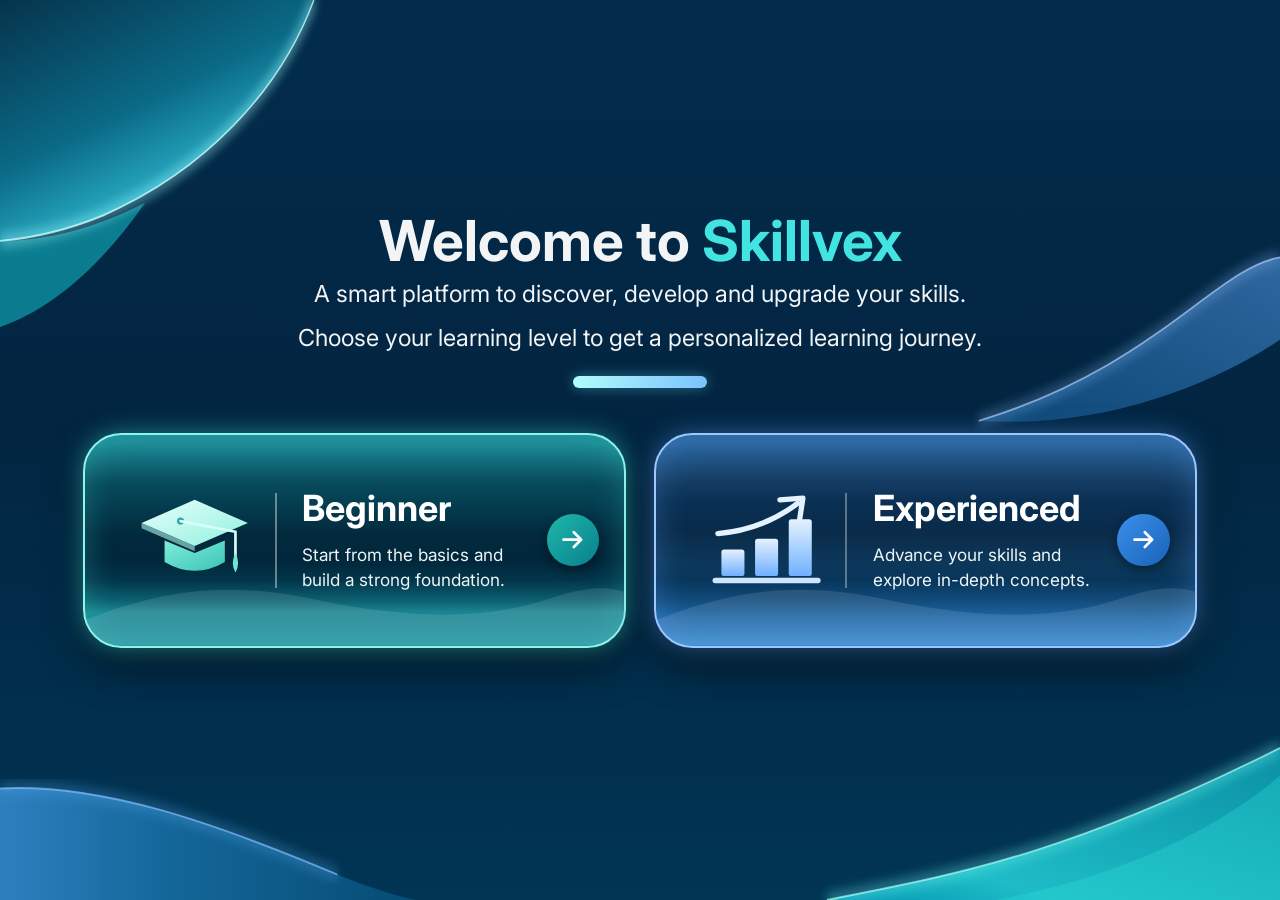
==== learning_assistant_dashboard/index.html @ 5c832d46 "Add files via upload" ====
<!DOCTYPE html>
<html lang="en">
<head>
  <meta charset="UTF-8">
  <meta name="viewport" content="width=device-width, initial-scale=1">
  <title>Skillvex</title>
  <link rel="preconnect" href="https://fonts.googleapis.com">
  <link rel="preconnect" href="https://fonts.gstatic.com" crossorigin>
  <link href="https://fonts.googleapis.com/css2?family=Inter:wght@400;500;600;700&display=swap" rel="stylesheet">
  <link rel="stylesheet" href="style.css">
</head>
<body class="home">

  <!-- Background waves -->
  <svg class="bg" viewBox="0 0 1517 710" preserveAspectRatio="none" aria-hidden="true">
    <defs>
      <linearGradient id="gTL" x1="0" y1="0" x2=".55" y2=".85">
        <stop offset="0" stop-color="#06334c"/><stop offset=".6" stop-color="#0a6a86"/><stop offset="1" stop-color="#2fb8cf"/>
      </linearGradient>
      <linearGradient id="gR" x1="0" y1="1" x2="1" y2="0">
        <stop offset="0" stop-color="#0a4674"/><stop offset="1" stop-color="#2f679f"/>
      </linearGradient>
      <linearGradient id="gBL" x1="0" y1="0" x2="1" y2="0">
        <stop offset="0" stop-color="#2d80be"/><stop offset=".35" stop-color="#14679a"/><stop offset="1" stop-color="#03456a"/>
      </linearGradient>
      <linearGradient id="gBR" x1="0" y1="1" x2="1" y2="0">
        <stop offset="0" stop-color="#0395b3"/><stop offset=".25" stop-color="#1ebcc7"/><stop offset="1" stop-color="#0a90a4"/>
      </linearGradient>
      <filter id="glow" x="-10%" y="-10%" width="120%" height="120%"><feGaussianBlur stdDeviation="5"/></filter>
    </defs>
    <!-- top left -->
    <path d="M0 0 H372 C332 72 242 135 122 170 C78 182 36 188 0 190Z" fill="url(#gTL)"/>
    <path d="M0 190 C58 190 112 180 172 160 C122 208 62 244 0 258Z" fill="#0f9aaa" opacity=".75"/>
    <path d="M372 0 C332 72 242 135 122 170 C78 182 36 188 0 190" fill="none" stroke="#9ffcff" stroke-width="5" opacity=".8" filter="url(#glow)"/>
    <path d="M372 0 C332 72 242 135 122 170 C78 182 36 188 0 190" fill="none" stroke="#c8ffff" stroke-width="1.5" opacity=".8"/>
    <!-- right -->
    <path d="M1517 203 C1440 212 1368 290 1160 332 C1292 338 1422 310 1517 268Z" fill="url(#gR)"/>
    <path d="M1517 203 C1440 212 1368 290 1160 332" fill="none" stroke="#8ab8f5" stroke-width="5" opacity=".6" filter="url(#glow)"/>
    <path d="M1517 203 C1440 212 1368 290 1160 332" fill="none" stroke="#a9ccff" stroke-width="1.5" opacity=".7"/>
    <!-- bottom left -->
    <path d="M0 622 C120 618 250 648 400 690 C470 708 520 718 560 710 V710 H0Z" fill="url(#gBL)"/>
    <path d="M0 622 C120 618 250 648 400 690" fill="none" stroke="#5aa8ee" stroke-width="5" opacity=".6" filter="url(#glow)"/>
    <path d="M0 622 C120 618 250 648 400 690" fill="none" stroke="#7fc0ff" stroke-width="1.5" opacity=".7"/>
    <!-- bottom right -->
    <path d="M980 710 C1130 690 1260 676 1517 590 V710Z" fill="url(#gBR)"/>
    <path d="M1180 710 C1340 690 1450 650 1517 612 V710Z" fill="#2fe0d8" opacity=".3"/>
    <path d="M980 710 C1130 690 1260 676 1517 590" fill="none" stroke="#6ff5ee" stroke-width="5" opacity=".7" filter="url(#glow)"/>
    <path d="M980 710 C1130 690 1260 676 1517 590" fill="none" stroke="#a6fff8" stroke-width="1.5" opacity=".7"/>
  </svg>

  <h1>Welcome to <span>Skillvex</span></h1>
  <p class="subtitle">A smart platform to discover, develop and upgrade your skills.</p>
  <p class="subtitle">Choose your learning level to get a personalized learning journey.</p>
  <div class="line"></div>

  <div class="cards">

    <!-- Beginner card -->
    <a class="card beginner" href="course-recommendation.html">
      <svg class="wave" viewBox="0 0 643 90" preserveAspectRatio="none" aria-hidden="true">
        <path d="M0 62 C90 28 170 18 270 38 C370 58 470 66 560 36 C600 24 625 24 643 30 V90 H0Z" fill="#fff" opacity=".11"/>
      </svg>
      <svg class="icon" viewBox="0 0 130 110" aria-hidden="true">
        <defs>
          <linearGradient id="capTop" x1="0" y1="0" x2="1" y2="1"><stop offset="0" stop-color="#e8fffa"/><stop offset="1" stop-color="#8ff0e0"/></linearGradient>
          <linearGradient id="capBase" x1="0" y1="0" x2="1" y2="1"><stop offset="0" stop-color="#7fecd8"/><stop offset="1" stop-color="#3cc4b8"/></linearGradient>
        </defs>
        <path d="M30 56 V80 Q64 100 98 80 V56 L64 70Z" fill="url(#capBase)"/>
        <path d="M64 10 L124 36 L64 62 L4 36Z" fill="url(#capTop)"/>
        <path d="M4 36 L64 62 L64 68 L4 42Z" fill="#a8f5ea" opacity=".6"/>
        <circle cx="48" cy="34" r="4" fill="#2aa8a0"/>
        <path d="M48 34 L110 46 V74" fill="none" stroke="#d8fff8" stroke-width="3" stroke-linecap="round"/>
        <path d="M110 70 Q104 82 110 92 Q116 82 110 70Z" fill="#6fe8d8"/>
      </svg>
      <div class="bar"></div>
      <div class="text">
        <h2>Beginner</h2>
        <p>Start from the basics and<br>build a strong foundation.</p>
      </div>
      <span class="go">
        <svg viewBox="0 0 24 24" aria-hidden="true"><path d="M4 12H19M13 5.500L19.500 12L13 18.500"/></svg>
      </span>
    </a>

    <!-- Experienced card -->
    <a class="card experienced" href="ai-test-maker.html">
      <svg class="wave" viewBox="0 0 643 90" preserveAspectRatio="none" aria-hidden="true">
        <path d="M0 62 C90 28 170 18 270 38 C370 58 470 66 560 36 C600 24 625 24 643 30 V90 H0Z" fill="#fff" opacity=".11"/>
      </svg>
      <svg class="icon" viewBox="0 0 130 110" aria-hidden="true">
        <defs>
          <linearGradient id="barG" x1="0" y1="0" x2="0" y2="1"><stop offset="0" stop-color="#e4f1ff"/><stop offset="1" stop-color="#6fb0ff"/></linearGradient>
        </defs>
        <path d="M10 48 Q60 44 100 14" fill="none" stroke="#e4f1ff" stroke-width="6" stroke-linecap="round"/>
        <path d="M80 10 L106 8 L102 34" fill="none" stroke="#e4f1ff" stroke-width="6" stroke-linecap="round" stroke-linejoin="round"/>
        <rect x="14" y="66" width="26" height="30" rx="3" fill="url(#barG)"/>
        <rect x="52" y="54" width="26" height="42" rx="3" fill="url(#barG)"/>
        <rect x="90" y="32" width="26" height="64" rx="3" fill="url(#barG)"/>
        <rect x="4" y="98" width="122" height="6" rx="3" fill="#cfe5ff"/>
      </svg>
      <div class="bar"></div>
      <div class="text">
        <h2>Experienced</h2>
        <p>Advance your skills and<br>explore in-depth concepts.</p>
      </div>
      <span class="go">
        <svg viewBox="0 0 24 24" aria-hidden="true"><path d="M4 12H19M13 5.500L19.500 12L13 18.500"/></svg>
      </span>
    </a>

  </div>

</body>
</html>
---- learning_assistant_dashboard/style.css ----
/* ---------- Basic setup ---------- */
* { box-sizing: border-box; margin: 0; padding: 0; }

body {
  font-family: "Inter", "Segoe UI", Arial, sans-serif;
  color: white;
  min-height: 100vh;
  background:
    radial-gradient(ellipse at 0% 10%, #3fd8e0 0%, transparent 28%),
    radial-gradient(ellipse at 100% 35%, #4a7fe0 0%, transparent 26%),
    radial-gradient(ellipse at 100% 100%, #1fc8c0 0%, transparent 30%),
    radial-gradient(ellipse at 0% 100%, #1d6fb8 0%, transparent 32%),
    linear-gradient(160deg, #06284a, #0a3a63 55%, #06284a);
}

/* ---------- Home page (sizes are in vw, so it scales like the design) ---------- */
body.home { background: linear-gradient(180deg, #032c4c 0%, #022541 45%, #013554 100%); }
.bg { position: fixed; inset: 0; width: 100%; height: 100%; z-index: -1; }

.home {
  min-height: 100vh;
  display: flex;
  flex-direction: column;
  justify-content: center;
  align-items: center;
  text-align: center;
  padding: 0 0 3.4vw;
}

h1 { font-size: 4.41vw; line-height: 1.15; font-weight: 700; color: #f2f4f5; }
h1 span { color: #42e4e2; }

.subtitle { font-size: 1.83vw; line-height: 1.3; font-weight: 400; color: #f2f4f5; margin-top: 1.1vw; }
h1 + .subtitle { margin-top: 0.4vw; }

.line {
  width: 10.5vw;
  height: 0.9vw;
  margin: 1.75vw auto 3.5vw;
  border-radius: 1vw;
  background: linear-gradient(90deg, #affdfd, #7cc2fe);
  box-shadow: 0 0 1vw #6fe0f066;
}

/* ---------- Cards ---------- */
.cards { display: flex; gap: 2.2vw; width: 87%; }

.card {
  flex: 1;
  position: relative;
  overflow: hidden;
  display: flex;
  align-items: center;
  height: 16.8vw;
  padding: 0 1.95vw 0 4.1vw;
  border: 0.22vw solid;
  border-radius: 3vw;
  text-align: left;
  color: white;
  text-decoration: none;
  transition: transform 0.2s;
}
.card:hover { transform: translateY(-4px); }
.card:focus-visible { outline: 3px solid white; outline-offset: 4px; }
.card > * { position: relative; z-index: 1; }

.beginner {
  border-color: #8ff5ec;
  background: linear-gradient(180deg, #1c8693 4%, #07495b 23%, #054456 28%, #02293c 48%, #01273c 60%, #03364b 69%, #0b5e6e 78%, #1c8491 84%, #1d8d9a 100%);
  box-shadow: 0 0 1.8vw #3fe8d877, inset 0 0 2.6vw #3cd2c855, 0 1.5vw 3vw #0008;
}
.experienced {
  border-color: #9cc8ff;
  background: linear-gradient(180deg, #286399 4%, #143b61 23%, #093053 32%, #0a2b4a 45%, #0c3759 60%, #08365b 69%, #114a7a 78%, #1e67a6 87%, #3086ca 100%);
  box-shadow: 0 0 1.8vw #5b9bf577, inset 0 0 2.6vw #5b9bf555, 0 1.5vw 3vw #0008;
}

.card .wave { position: absolute; left: 0; bottom: 0; width: 100%; height: 38%; z-index: 0; }

.icon { width: 9vw; flex: none; margin-right: 1.7vw; }
.icon-img { display: block; }
.bar { width: 2px; height: 45%; margin-right: 2vw; background: #ffffff66; flex: none; }
.experienced .bar { background: #ffffff55; }

.text { flex: 1; }
.text h2 { font-size: 2.82vw; font-weight: 700; line-height: 1.2; margin-bottom: 0.9vw; }
.text p  { font-size: 1.34vw; line-height: 1.5; font-weight: 400; color: #eef6f8; }

/* round arrow button */
.go {
  width: 4.1vw;
  height: 4.1vw;
  flex: none;
  display: flex;
  align-items: center;
  justify-content: center;
  border-radius: 50%;
  box-shadow: 0 0.3vw 0.9vw #0006;
}
.go svg { width: 52%; fill: none; stroke: white; stroke-width: 2.4; stroke-linecap: round; stroke-linejoin: round; }
.beginner .go    { background: linear-gradient(135deg, #1fb8aa, #087f8d); }
.experienced .go { background: linear-gradient(135deg, #3a90ec, #1a62b8); }

/* ---------- Other pages (course + test) ---------- */
.topbar { padding: 20px 40px; background: #0000004d; }
.brand { font-size: 24px; font-weight: bold; }
.brand span { color: #3fe0d0; }
.page { text-align: center; padding: 80px 20px; }
.page h1 { font-size: 40px; }
.page .subtitle { opacity: 0.85; }
.page .button {
  display: inline-block;
  margin-top: 25px;
  padding: 14px 30px;
  border-radius: 30px;
  background: #1fa8a0;
  color: white;
  font-weight: bold;
  text-decoration: none;
}

/* ---------- Phone screens ---------- */
@media (max-width: 800px) {
  .home { padding: 40px 0; }
  h1 { font-size: 34px; }
  .subtitle { font-size: 16px; margin-top: 14px; padding: 0 16px; }
  h1 + .subtitle { margin-top: 10px; }
  .line { width: 90px; height: 10px; margin: 26px auto 34px; }
  .cards { flex-direction: column; gap: 24px; width: 92%; }
  .card { height: auto; padding: 28px 20px; border-width: 3px; border-radius: 30px; }
  .icon { width: 70px; margin-right: 14px; }
  .bar { height: 80px; margin-right: 16px; }
  .text h2 { font-size: 26px; margin-bottom: 8px; }
  .text p { font-size: 15px; }
  .text p br { display: none; }
  .go { width: 48px; height: 48px; }
}
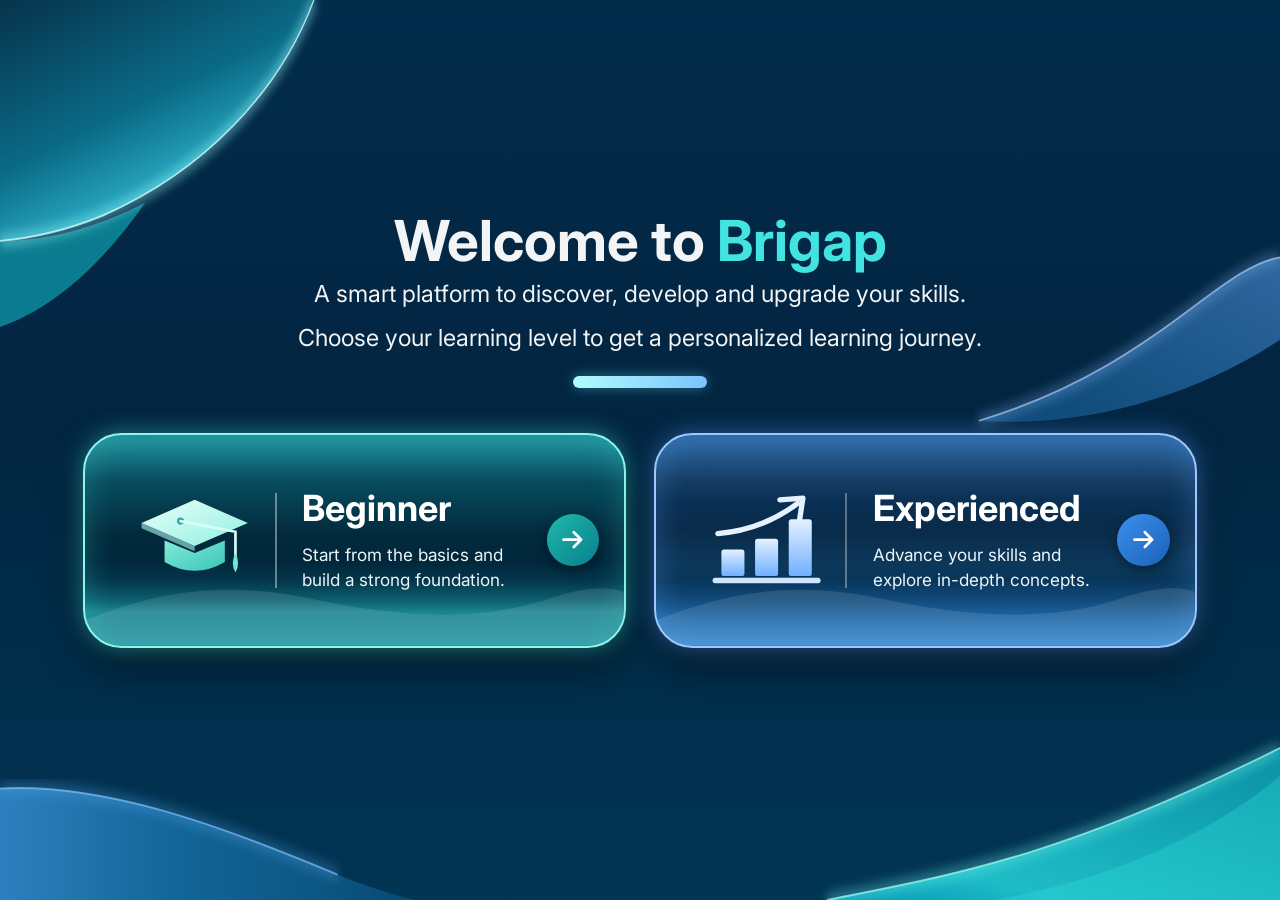
==== commit e05a17e8: "changed name" ====
--- a/learning_assistant_dashboard/index.html
+++ b/learning_assistant_dashboard/index.html
@@ -3,7 +3,7 @@
 <head>
   <meta charset="UTF-8">
   <meta name="viewport" content="width=device-width, initial-scale=1">
-  <title>Skillvex</title>
+  <title>Brigap</title>
   <link rel="preconnect" href="https://fonts.googleapis.com">
   <link rel="preconnect" href="https://fonts.gstatic.com" crossorigin>
   <link href="https://fonts.googleapis.com/css2?family=Inter:wght@400;500;600;700&display=swap" rel="stylesheet">
@@ -48,7 +48,7 @@
     <path d="M980 710 C1130 690 1260 676 1517 590" fill="none" stroke="#a6fff8" stroke-width="1.5" opacity=".7"/>
   </svg>
 
-  <h1>Welcome to <span>Skillvex</span></h1>
+  <h1>Welcome to <span>Brigap</span></h1>
   <p class="subtitle">A smart platform to discover, develop and upgrade your skills.</p>
   <p class="subtitle">Choose your learning level to get a personalized learning journey.</p>
   <div class="line"></div>
